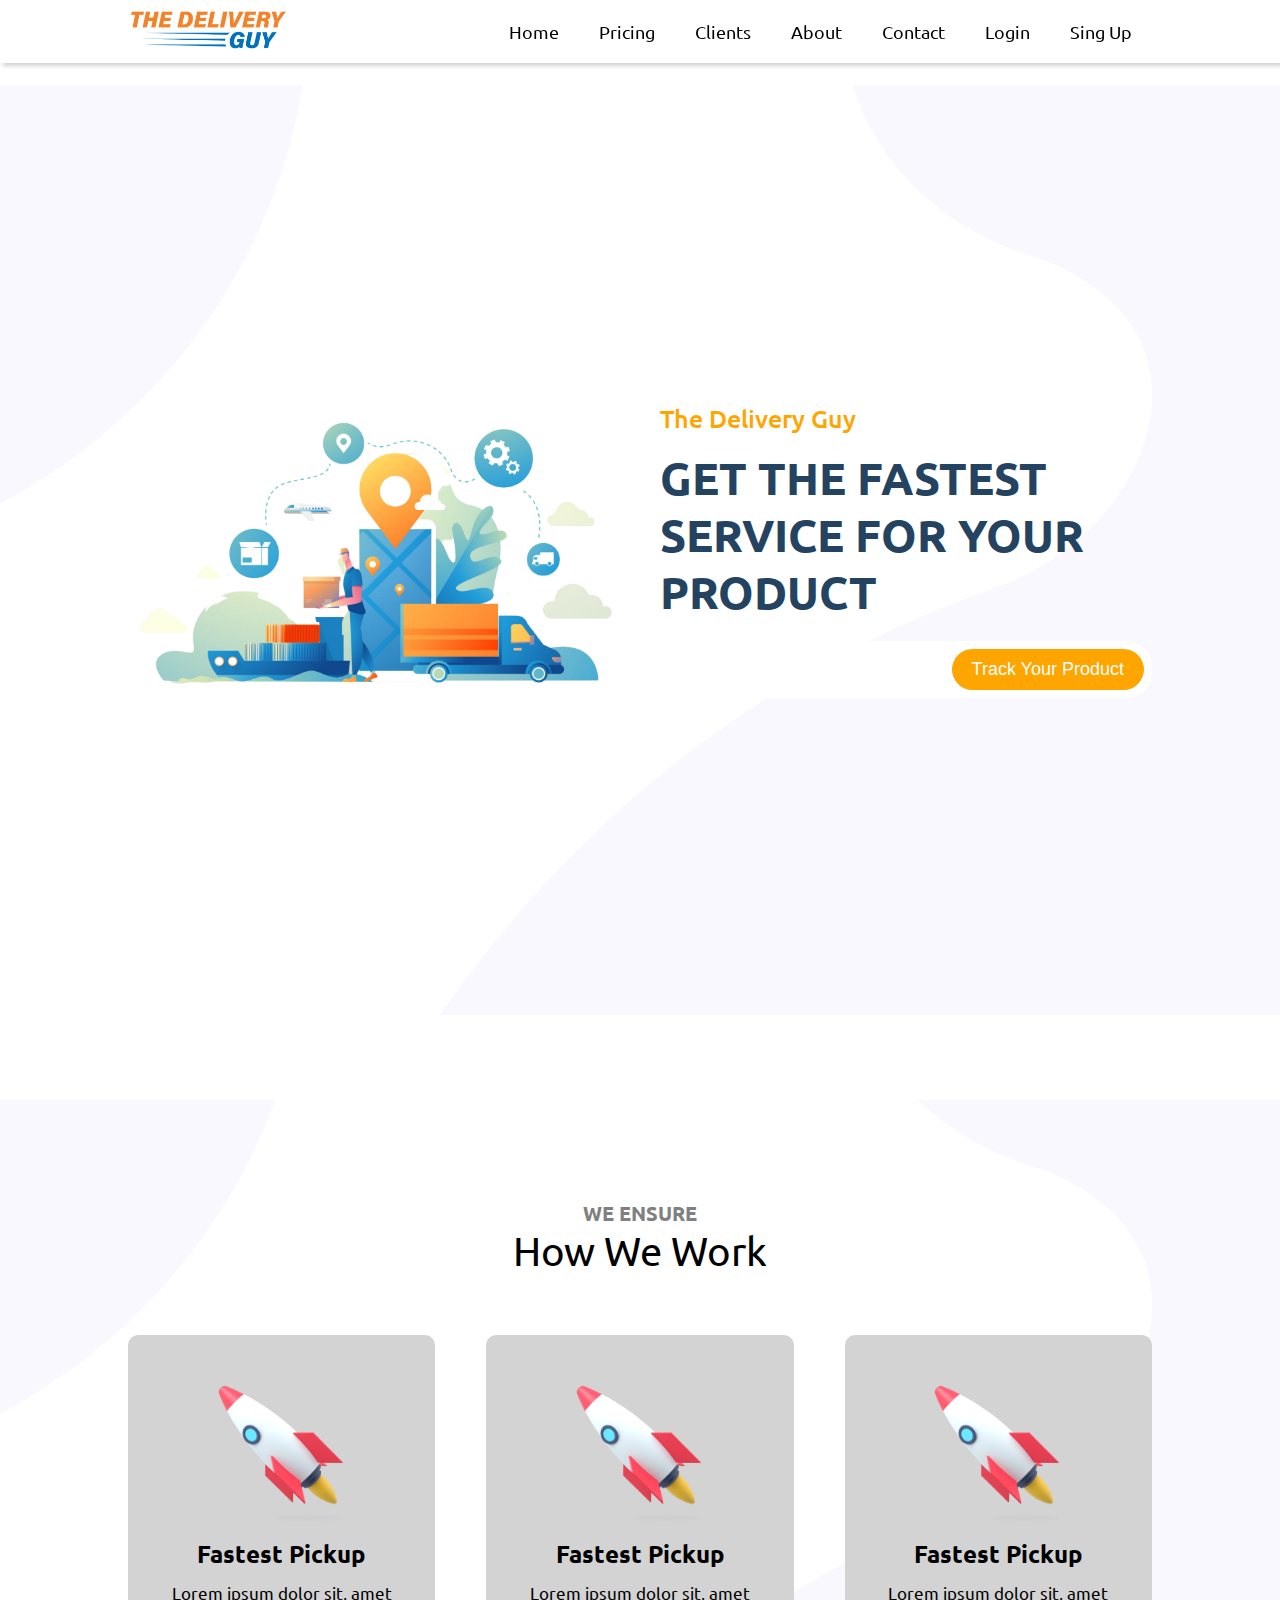
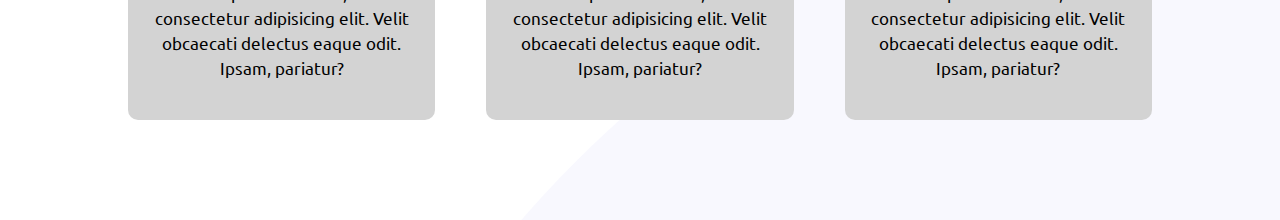
==== index.html @ 35202c2b "service section added" ====
<!DOCTYPE html>
<html lang="en">
<head>
    <meta charset="UTF-8">
    <meta http-equiv="X-UA-Compatible" content="IE=edge">
    <meta name="viewport" content="width=device-width, initial-scale=1.0">
    <title>The Delivery Guy</title>
    <!-- google fonts -->
    <link href="https://fonts.googleapis.com/css2?family=Ubuntu:wght@400;500&display=swap" rel="stylesheet">
    <!-- fontawesome -->
    <link rel="stylesheet" href="./css/all.min.css">
    <!-- style css -->
    <link rel="stylesheet" href="./css/style.css">
    <!-- responsive css -->
    <link rel="stylesheet" href="./css/responsive.css">
</head>
<body>
    <header>
        <nav class="navbar">
            <div class="logo">
                <img src="./img/logo_written.png" alt="">
            </div>
            <ul class="nav_links">
                <li><a href="#home">Home</a></li>
                <li><a href="#pricing">Pricing</a></li>
                <li><a href="#clients">Clients</a></li>
                <li><a href="#about">About</a></li>
                <li><a href="#contact">Contact</a></li>
                <li><a href="#login">Login</a></li>
                <li><a href="#singup">Sing Up</a></li>
            </ul>
        </nav>

        <div class="menubar">
            <i class="fas fa-bars"></i>
        </div>
    </header>
    <section id="home">
        <div class="inner_home">
            <div class="child_home">
                <img src="./img/hero1.png" alt="">
            </div>
            <div class="child_home">
                <h3>The Delivery Guy</h3>
                <h1>GET THE FASTEST SERVICE FOR YOUR PRODUCT</h1>
                <div class="product_search">
                    <input type="text" name="product " id="">
                    <input type="submit" value="Track Your Product">
                </div>
            </div>
        </div>
    </section>
    <section id="service">
        <div class="section_title">
            <p>WE ENSURE</p>
            <h2>How We Work</h2>
        </div>
        <div class="inner_service">
           <div class="child_service">
               <div class="service_icon">
                   <img src="./img/Rocket_perspective_matte_s.png" alt="">
               </div>
               <h2>Fastest Pickup</h2>
               <p>Lorem ipsum dolor sit, amet consectetur adipisicing elit. Velit obcaecati delectus eaque odit. Ipsam, pariatur?</p>
           </div>
           <div class="child_service">
                <div class="service_icon">
                    <img src="./img/Rocket_perspective_matte_s.png" alt="">
                </div>
                <h2>Fastest Pickup</h2>
                <p>Lorem ipsum dolor sit, amet consectetur adipisicing elit. Velit obcaecati delectus eaque odit. Ipsam, pariatur?</p>
           </div> 
           <div class="child_service">
                <div class="service_icon">
                    <img src="./img/Rocket_perspective_matte_s.png" alt="">
                </div>
                <h2>Fastest Pickup</h2>
                <p>Lorem ipsum dolor sit, amet consectetur adipisicing elit. Velit obcaecati delectus eaque odit. Ipsam, pariatur?</p>
           </div>  
        </div>
    </section>

    <!-- js -->
    <script src="js/main.js"></script>
</body>
</html>
---- css/style.css ----
*{
    margin: 0;
    padding: 0;
    text-decoration: none;
    list-style: none;
    box-sizing: border-box;
}

body{
    font-family: 'Ubuntu', sans-serif;
    font-size: 16px;
}

img{
    width: 100%;
}

section{
    padding: 100px 0;
}


/* =============================================
-----------Header section-----------------------
================================================ */

header{
    background: white;
    box-shadow: 3px 3px 4px lightgray;
    position: fixed;
    width: 100%;

}

.menubar{
    display: none;
}

.navbar{
    display: flex;
    width: 80%;
    margin: 0 auto;
    justify-content: space-between;
    padding: 10px 0px;
    align-items: center;
}

.logo{
    width: 160px;
}

.nav_links{
    display: flex;
    align-items: center;
    justify-content: space-between;
    text-align: right
}

.nav_links li a{
    padding: 10px 20px;
    font-size: 18px;
    margin: 0;
    color: black;
    transition: .3s;
    border-radius: 25px;
}

.nav_links li a:hover{
    background: orange;
    color: #fff;
}


/* =============================================
-----------Home section-----------------------
================================================ */

#home{
    background: url(../img/home-bg.png) no-repeat center;
}

.inner_home{
    display: flex;
    width: 80%;
    margin: 0 auto;
    justify-content: space-between;
    align-items: center;
    height: 100vh;
    flex-wrap: wrap;
    
}

.child_home{
    flex-basis: 48%;
}


.child_home h3{
    font-size: 25px;
    font-weight: 500;
    color: orange;
    margin-bottom: 15px;

}

.child_home h1{
    font-size: 45px;
    color: #244361;
    margin-bottom: 20px
}

.product_search{
    padding: 8px;
    display: flex;
    border-radius: 25px;
    justify-content: space-between;
    background: #fff;
}

.product_search input[type="text"]{
    width: 100%;
    padding: 10px;
    outline: none;
    border: none;
    border-radius: 25px 0px 0px 25px;
    font-size: 18px;
}

.product_search input[type="submit"]{
    background: orange;
    padding: 10px 20px;
    border-radius: 25px;
    color: #fff;
    font-size: 18px;
    outline: none;
    border: none;
}


/* =============================================
-----------service section-----------------------
================================================ */

#service{
    background: url(../img/home-bg.png) center; 
}

.section_title{
    text-align: center;
    margin-bottom: 60px;
}

.section_title p{
    font-size: 20px;
    font-weight: 600;
    color: gray;
}

.section_title h2{
    font-size: 40px;
    font-weight: 400;
}

.inner_service{
    display: flex;
    flex-wrap: wrap;
    width: 80%;
    margin: 0 auto;
    text-align: center;
    justify-content: space-between;
}

.child_service{
    flex-basis: 30%;
    background: lightgray;
    padding: 40px 20px;
    border-radius: 10px;
    transition: .3s;
}


.child_service:hover{
    transform: scale(1.03);
}

.child_service .service_icon{
    width: 150px;
    margin: 0 auto;
}

.child_service h2{
    margin: 10px 0px;
}

.child_service p{
    font-size: 17px;
    line-height: 25px;
}
---- css/responsive.css ----
@media  screen and (max-width: 770px){
    .nav_links{
        display: flex;
        flex-direction: column;
        width: 100%;
        position: absolute;
        left: 0;
        top: 65px;
        align-items: flex-start;
        transition: 0;
        background: #fff;
    }

    .logo{
        width: 140px;
    }

    .nav_links li{
        width: 100%;
    }

    .nav_links li a{
        display: block;
        width: 100%;
        text-align: left; 
        border-radius: 0;
    } 

    .nav_links li a:hover{
        background: orange;
    }

    .menubar{
        position: absolute;
        right: 10%;
        top: 25%;
        font-size: 20px;
        display: block;
    }

    /* =============================================
    -----------Home section-----------------------
    ================================================ */

    .child_home{
        flex-basis: 100%;
        margin: 40px 0;
    }
    .inner_home{
        align-content: center;
    }

    .child_home h3{
        font-size: 20px;
    }

    .child_home h1{
        font-size: 25px;
    }
    .product_search input[type="submit"]{
        width: 180px
    }

    /* =============================================
    -----------service section-----------------------
    ================================================ */

    .child_service{
        flex-basis: 100%;
        margin-bottom: 30px;
    }



}
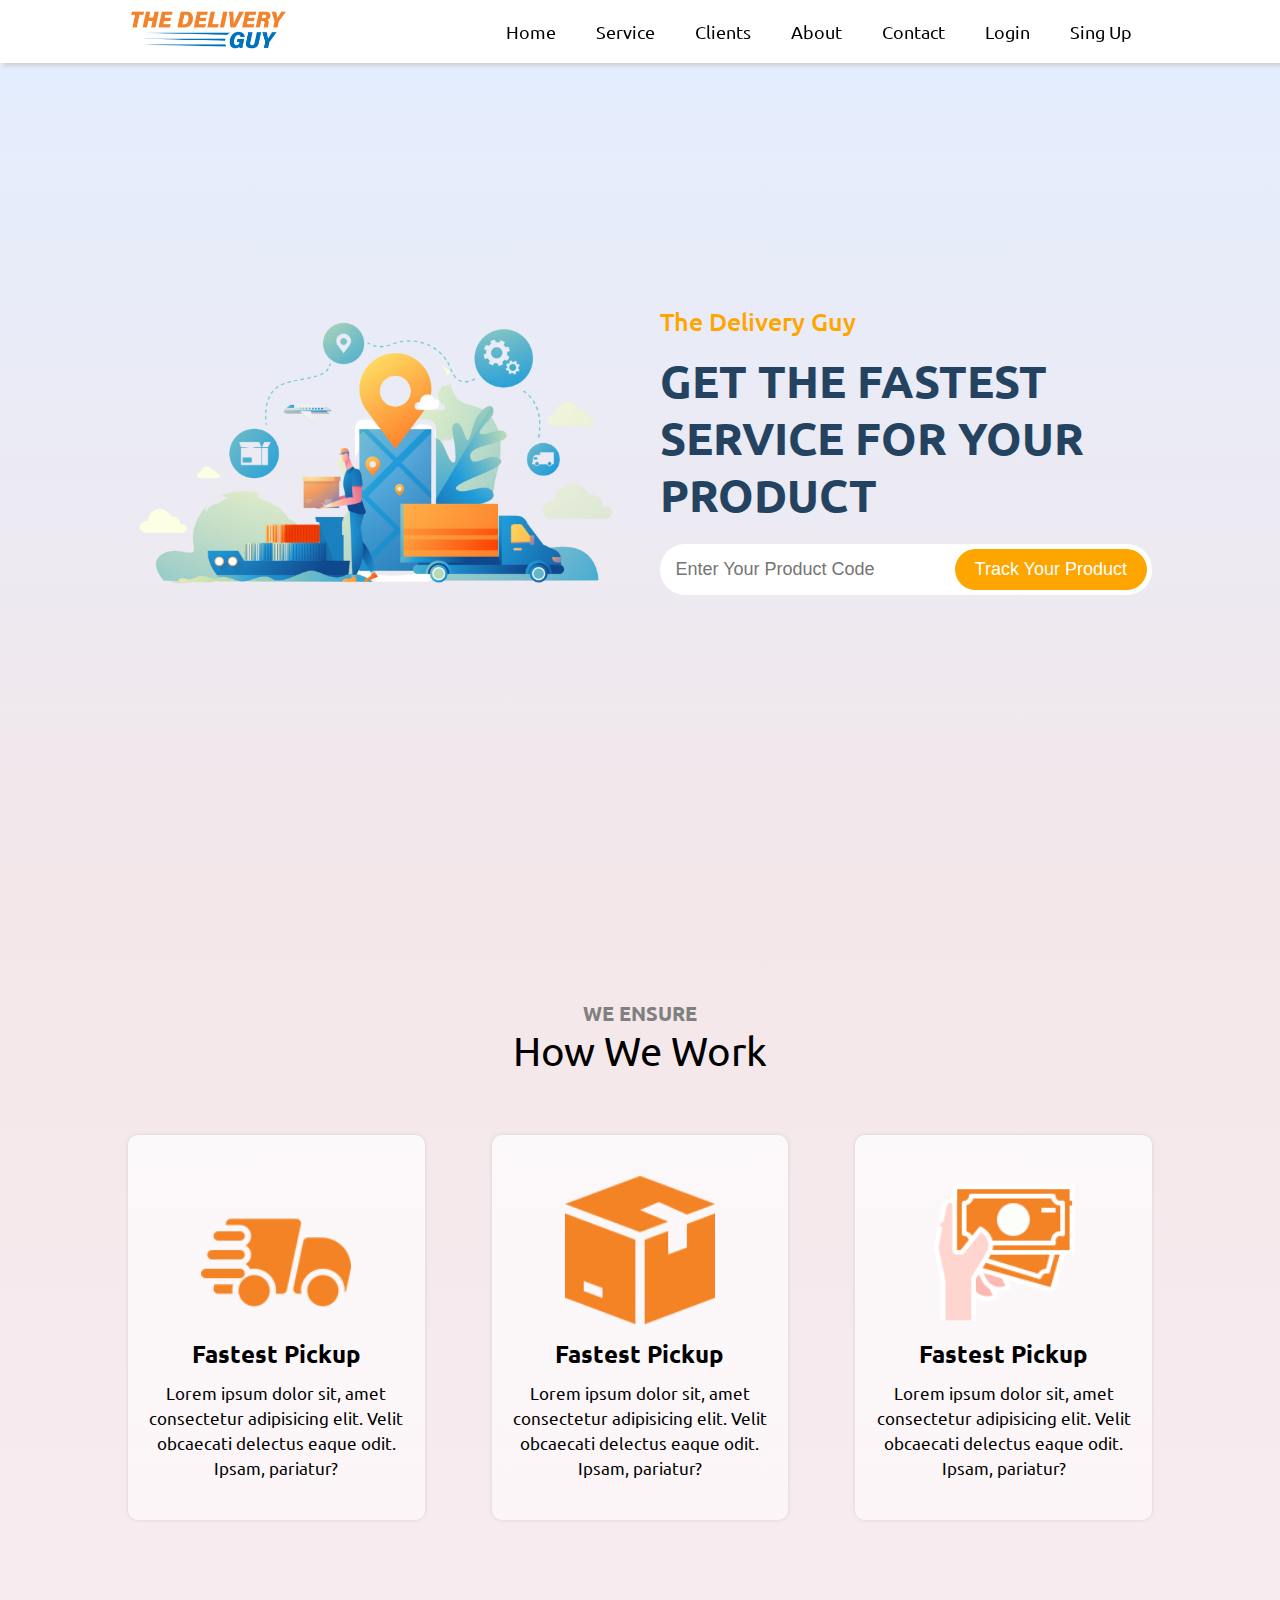
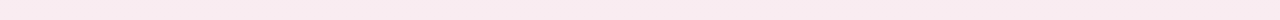
==== commit 18bc1d9f: "solve hover problem on service section" ====
--- a/index.html
+++ b/index.html
@@ -22,7 +22,7 @@
             </div>
             <ul class="nav_links">
                 <li><a href="#home">Home</a></li>
-                <li><a href="#pricing">Pricing</a></li>
+                <li><a href="#service">Service</a></li>
                 <li><a href="#clients">Clients</a></li>
                 <li><a href="#about">About</a></li>
                 <li><a href="#contact">Contact</a></li>
@@ -44,7 +44,7 @@
                 <h3>The Delivery Guy</h3>
                 <h1>GET THE FASTEST SERVICE FOR YOUR PRODUCT</h1>
                 <div class="product_search">
-                    <input type="text" name="product " id="">
+                    <input placeholder="Enter Your Product Code" type="text" name="product " id="">
                     <input type="submit" value="Track Your Product">
                 </div>
             </div>
@@ -58,21 +58,21 @@
         <div class="inner_service">
            <div class="child_service">
                <div class="service_icon">
-                   <img src="./img/Rocket_perspective_matte_s.png" alt="">
+                   <img src="./img/fast.png" alt="">
                </div>
                <h2>Fastest Pickup</h2>
                <p>Lorem ipsum dolor sit, amet consectetur adipisicing elit. Velit obcaecati delectus eaque odit. Ipsam, pariatur?</p>
            </div>
            <div class="child_service">
                 <div class="service_icon">
-                    <img src="./img/Rocket_perspective_matte_s.png" alt="">
+                    <img src="./img/box.png" alt="">
                 </div>
                 <h2>Fastest Pickup</h2>
                 <p>Lorem ipsum dolor sit, amet consectetur adipisicing elit. Velit obcaecati delectus eaque odit. Ipsam, pariatur?</p>
            </div> 
            <div class="child_service">
                 <div class="service_icon">
-                    <img src="./img/Rocket_perspective_matte_s.png" alt="">
+                    <img src="./img/payment _new.png" alt="">
                 </div>
                 <h2>Fastest Pickup</h2>
                 <p>Lorem ipsum dolor sit, amet consectetur adipisicing elit. Velit obcaecati delectus eaque odit. Ipsam, pariatur?</p>
--- a/css/style.css
+++ b/css/style.css
@@ -1,3 +1,7 @@
+html{
+    scroll-behavior: smooth;
+}
+
 *{
     margin: 0;
     padding: 0;
@@ -29,11 +33,13 @@
     box-shadow: 3px 3px 4px lightgray;
     position: fixed;
     width: 100%;
+    z-index: 5;
 
 }
 
 .menubar{
     display: none;
+    
 }
 
 .navbar{
@@ -53,7 +59,7 @@
     display: flex;
     align-items: center;
     justify-content: space-between;
-    text-align: right
+    text-align: right;
 }
 
 .nav_links li a{
@@ -76,7 +82,9 @@
 ================================================ */
 
 #home{
-    background: url(../img/home-bg.png) no-repeat center;
+    /* background: url(../img/home-bg.png) no-repeat center; */
+    background-image: linear-gradient(to top, #f3e7e9 0%, #e3eeff 99%, #F9ECF1 100%);
+    padding: 0px;
 }
 
 .inner_home{
@@ -110,7 +118,7 @@
 }
 
 .product_search{
-    padding: 8px;
+    padding: 5px 5px;
     display: flex;
     border-radius: 25px;
     justify-content: space-between;
@@ -134,6 +142,13 @@
     font-size: 18px;
     outline: none;
     border: none;
+    cursor: pointer;
+
+}
+
+.product_search input[type="submit"]:hover{
+    background: lightseagreen;
+
 }
 
 
@@ -142,7 +157,8 @@
 ================================================ */
 
 #service{
-    background: url(../img/home-bg.png) center; 
+    /* background: url(../img/home-bg.png) center;  */
+    background-image: linear-gradient(to top, #F9ECF1 0%, #F3e7e9 100%);
 }
 
 .section_title{
@@ -171,16 +187,20 @@
 }
 
 .child_service{
-    flex-basis: 30%;
-    background: lightgray;
+    flex-basis: 29%;
+    background: linear-gradient(rgba(255, 255, 255, 0.719), rgba(255, 255, 255, 0.514));
     padding: 40px 20px;
     border-radius: 10px;
     transition: .3s;
-}
+    box-shadow: 0px 0px 4px 0px lightgray;
+}
+
+
 
 
 .child_service:hover{
     transform: scale(1.03);
+    box-shadow: 0px 0px 8px 0px lightgray;
 }
 
 .child_service .service_icon{
--- a/css/responsive.css
+++ b/css/responsive.css
@@ -33,9 +33,14 @@
     .menubar{
         position: absolute;
         right: 10%;
-        top: 25%;
+        top: 19%;
         font-size: 20px;
         display: block;
+        cursor: pointer;
+        padding: 5px 10px;
+        border: 1px solid lightgray;
+        border-radius: 2px;
+
     }
 
     /* =============================================
@@ -61,6 +66,7 @@
         width: 180px
     }
 
+
     /* =============================================
     -----------service section-----------------------
     ================================================ */
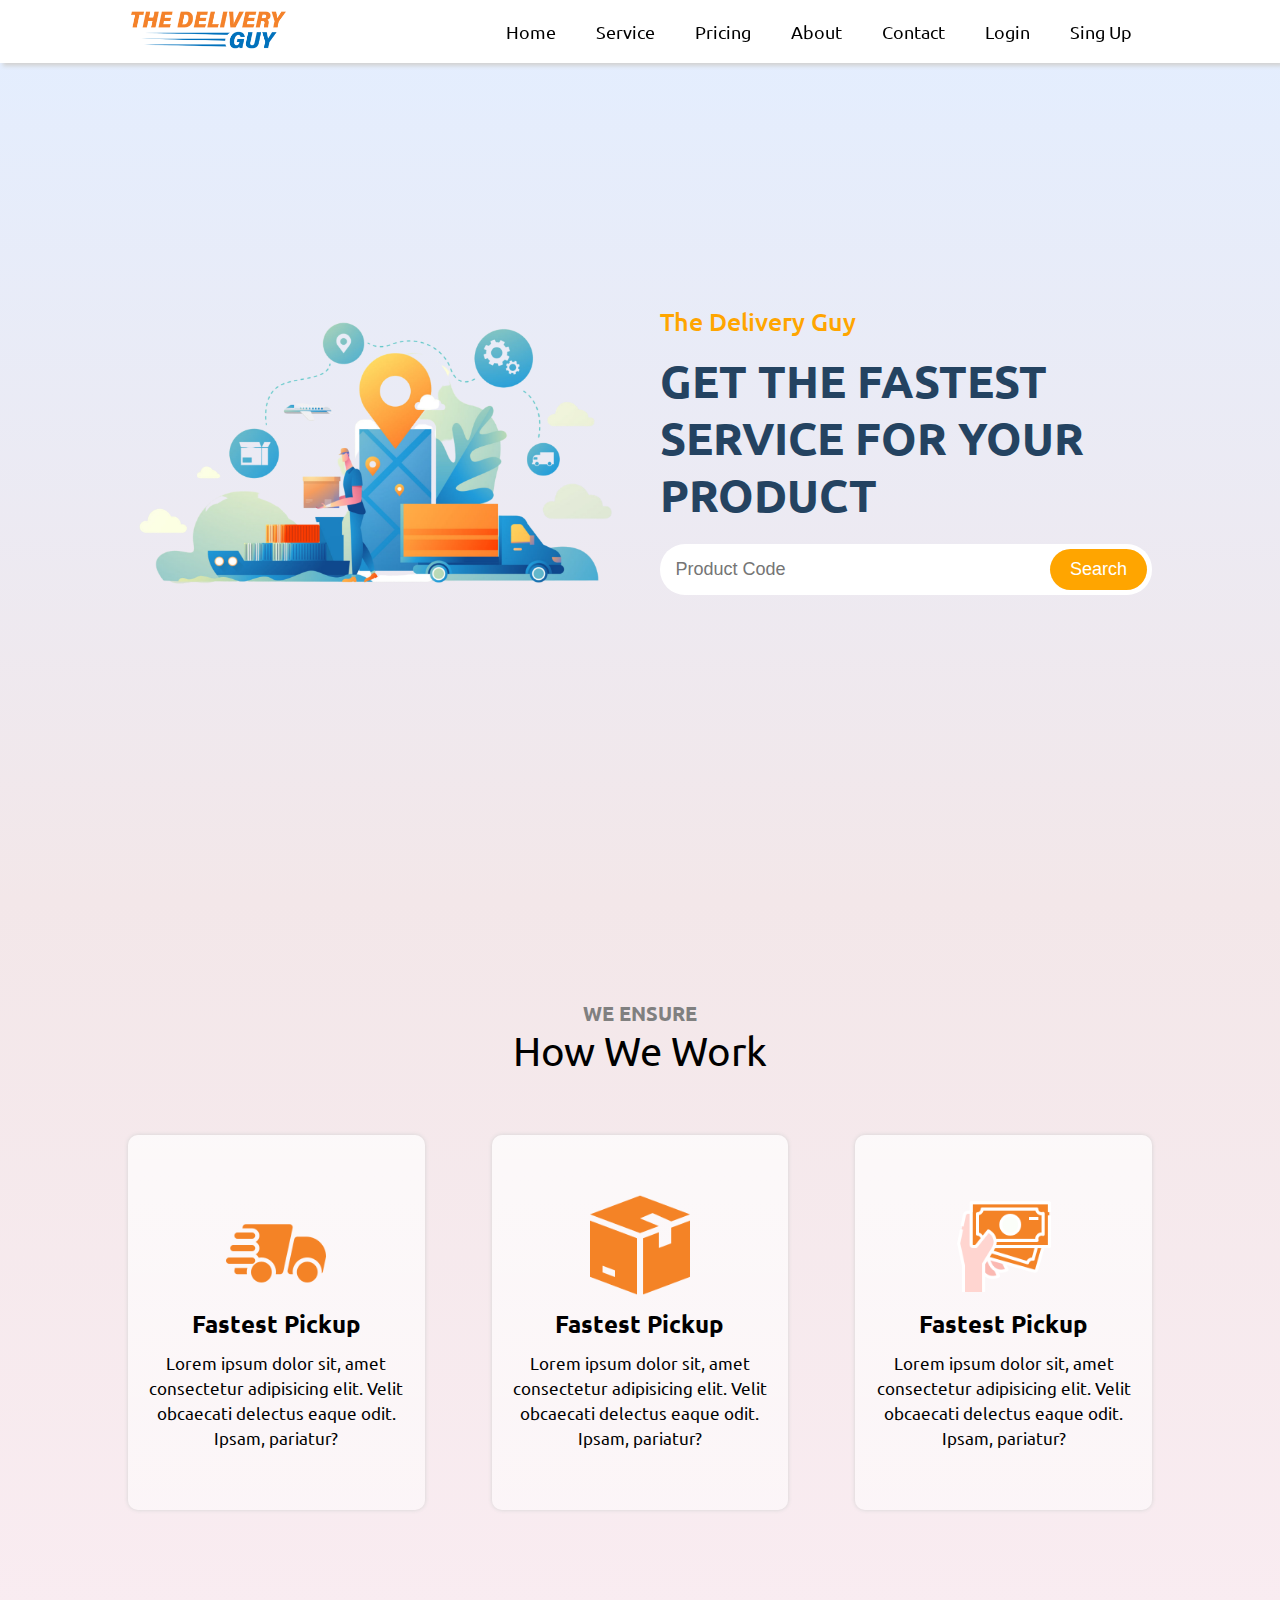
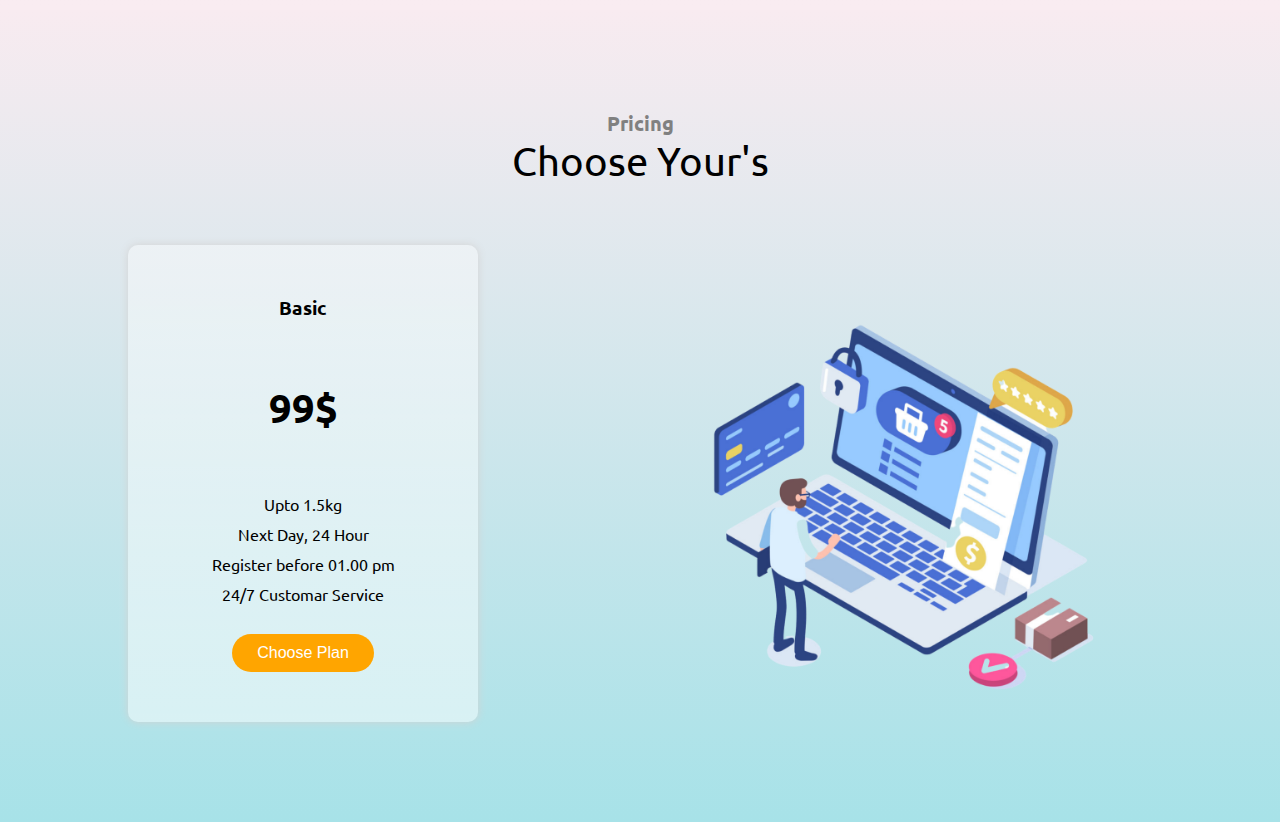
==== commit 2eb19b81: "hover added on pricing card" ====
--- a/index.html
+++ b/index.html
@@ -23,7 +23,7 @@
             <ul class="nav_links">
                 <li><a href="#home">Home</a></li>
                 <li><a href="#service">Service</a></li>
-                <li><a href="#clients">Clients</a></li>
+                <li><a href="#pricing">Pricing</a></li>
                 <li><a href="#about">About</a></li>
                 <li><a href="#contact">Contact</a></li>
                 <li><a href="#login">Login</a></li>
@@ -44,8 +44,8 @@
                 <h3>The Delivery Guy</h3>
                 <h1>GET THE FASTEST SERVICE FOR YOUR PRODUCT</h1>
                 <div class="product_search">
-                    <input placeholder="Enter Your Product Code" type="text" name="product " id="">
-                    <input type="submit" value="Track Your Product">
+                    <input placeholder="Product Code" type="text" name="product " id="">
+                    <input type="submit" value="Search">
                 </div>
             </div>
         </div>
@@ -79,6 +79,30 @@
            </div>  
         </div>
     </section>
+    <section id="pricing">
+        <div class="section_title">
+            <p>Pricing</p>
+            <h2>Choose Your's</h2>
+        </div>
+        <div class="inner_pricing">
+            <div class="child_pricing">
+                <div class="pricing_card">
+                    <h3>Basic</h3>
+                    <h1>99$</h1>
+                    <ul>
+                        <li>Upto 1.5kg</li>
+                        <li>Next Day, 24 Hour</li>
+                        <li>Register before 01.00 pm</li>
+                        <li>24/7 Customar Service</li>
+                    </ul>
+                    <button class="price_btn">Choose Plan</button>
+                </div>
+            </div>
+            <div class="child_pricing">
+                <img src="./img/pricing.png" alt="">
+            </div>
+        </div>
+    </section>
 
     <!-- js -->
     <script src="js/main.js"></script>
--- a/css/style.css
+++ b/css/style.css
@@ -189,7 +189,7 @@
 .child_service{
     flex-basis: 29%;
     background: linear-gradient(rgba(255, 255, 255, 0.719), rgba(255, 255, 255, 0.514));
-    padding: 40px 20px;
+    padding: 60px 20px;
     border-radius: 10px;
     transition: .3s;
     box-shadow: 0px 0px 4px 0px lightgray;
@@ -204,7 +204,7 @@
 }
 
 .child_service .service_icon{
-    width: 150px;
+    width: 100px;
     margin: 0 auto;
 }
 
@@ -215,4 +215,67 @@
 .child_service p{
     font-size: 17px;
     line-height: 25px;
+}
+
+
+/* =============================================
+-----------pricing section-----------------------
+================================================ */
+
+
+#pricing{
+    background-image: linear-gradient(to top, #A7E2E8 0%, #F8ebf0 100%);
+}
+
+.inner_pricing{
+    display: flex;
+    flex-wrap: wrap;
+    width: 80%;
+    margin: 0 auto;
+    justify-content: space-between;
+    align-items: center;
+}
+
+.child_pricing{
+    flex-basis: 45%;
+}
+
+.pricing_card{
+    background: linear-gradient(rgba(255, 255, 255, 0.4), rgba(255, 255, 255, 0.5));
+    width: 350px;
+    text-align: center;
+    padding: 50px 20px;
+    border-radius: 10px;
+    box-shadow: 0px 0px 8px 0px lightgray;
+    transition: .3s;
+}
+
+.pricing_card:hover{
+    transform: scale(1.03);
+}
+
+.pricing_card h1{
+    font-size: 40px;
+    margin: 60px 0px;
+}
+
+.pricing_card ul{
+    margin: 30px 0px;
+}
+
+.pricing_card ul li{
+    margin: 10px 0px;
+}
+
+.price_btn{
+    background: orange;
+    padding: 10px 25px;
+    border: none;
+    font-size: 16px;
+    color: #fff;
+    border-radius: 25px
+}
+
+.price_btn:hover{
+    background: lightseagreen;
 }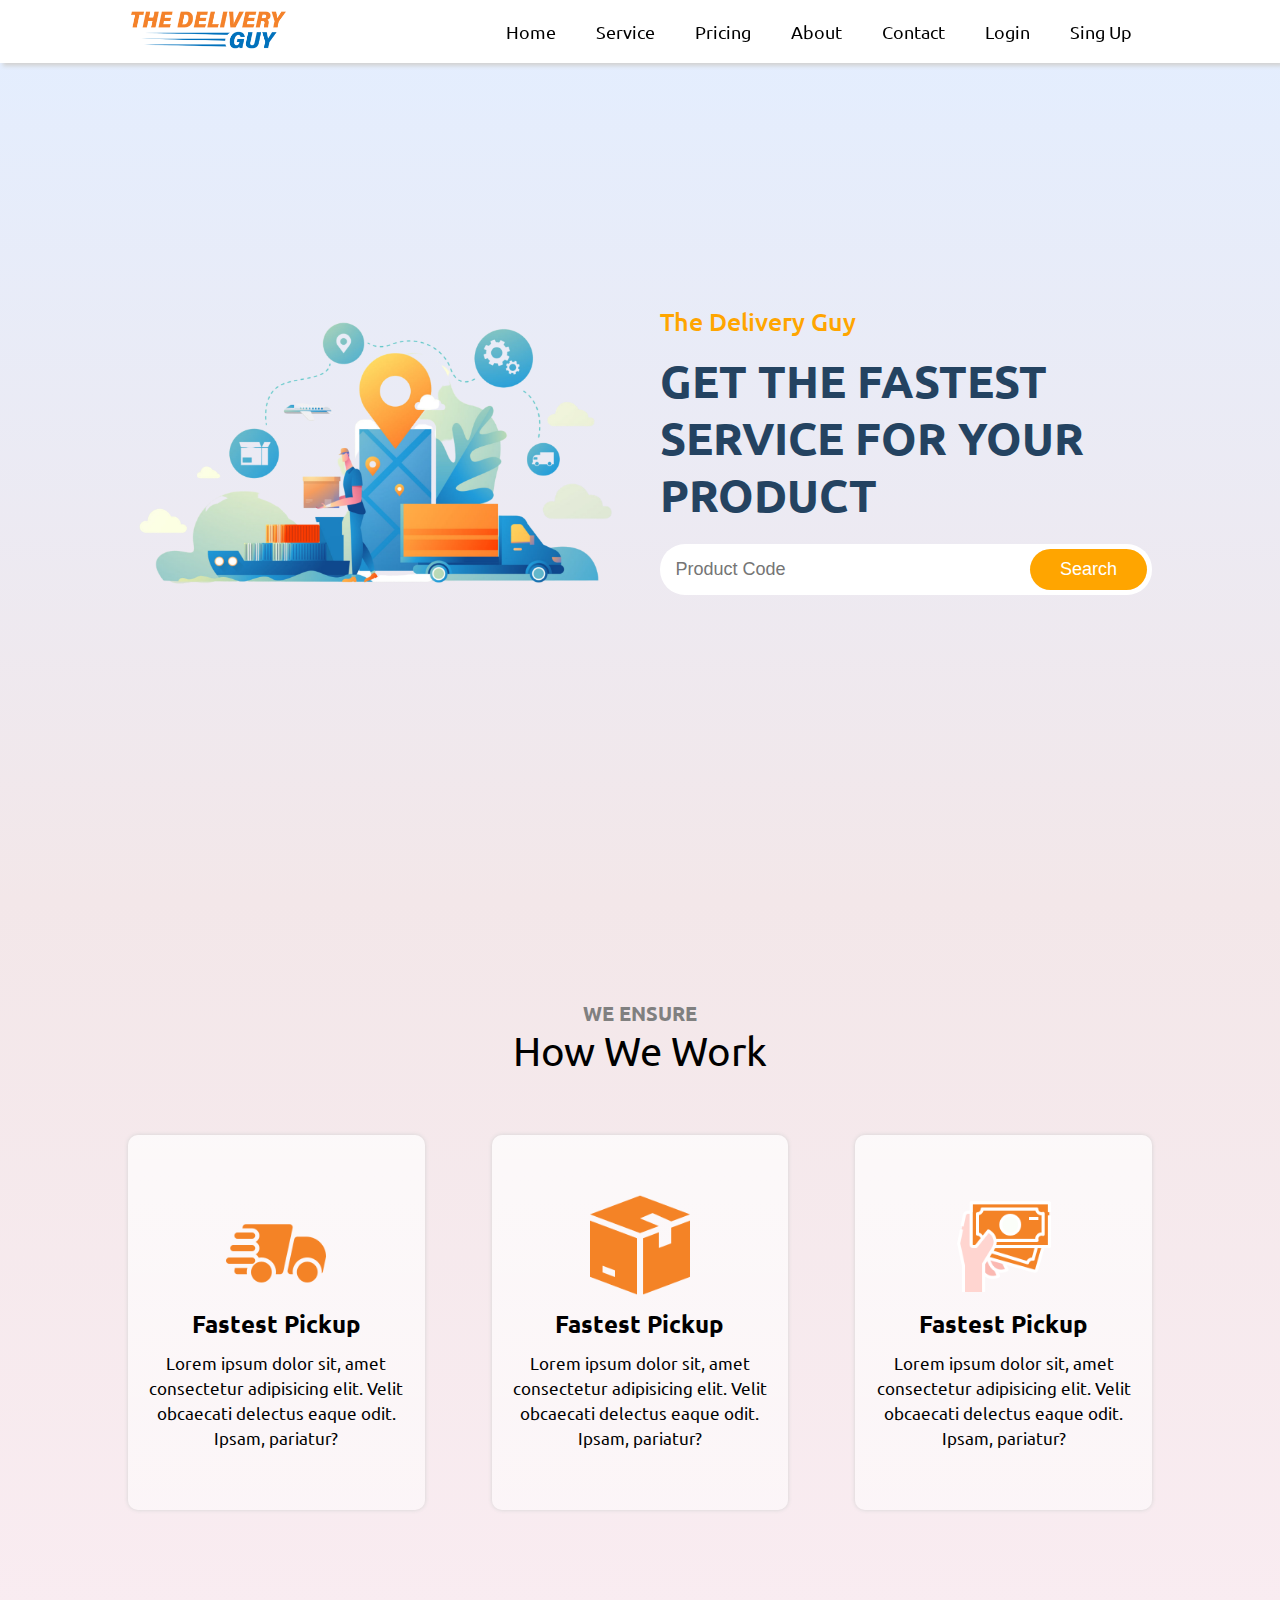
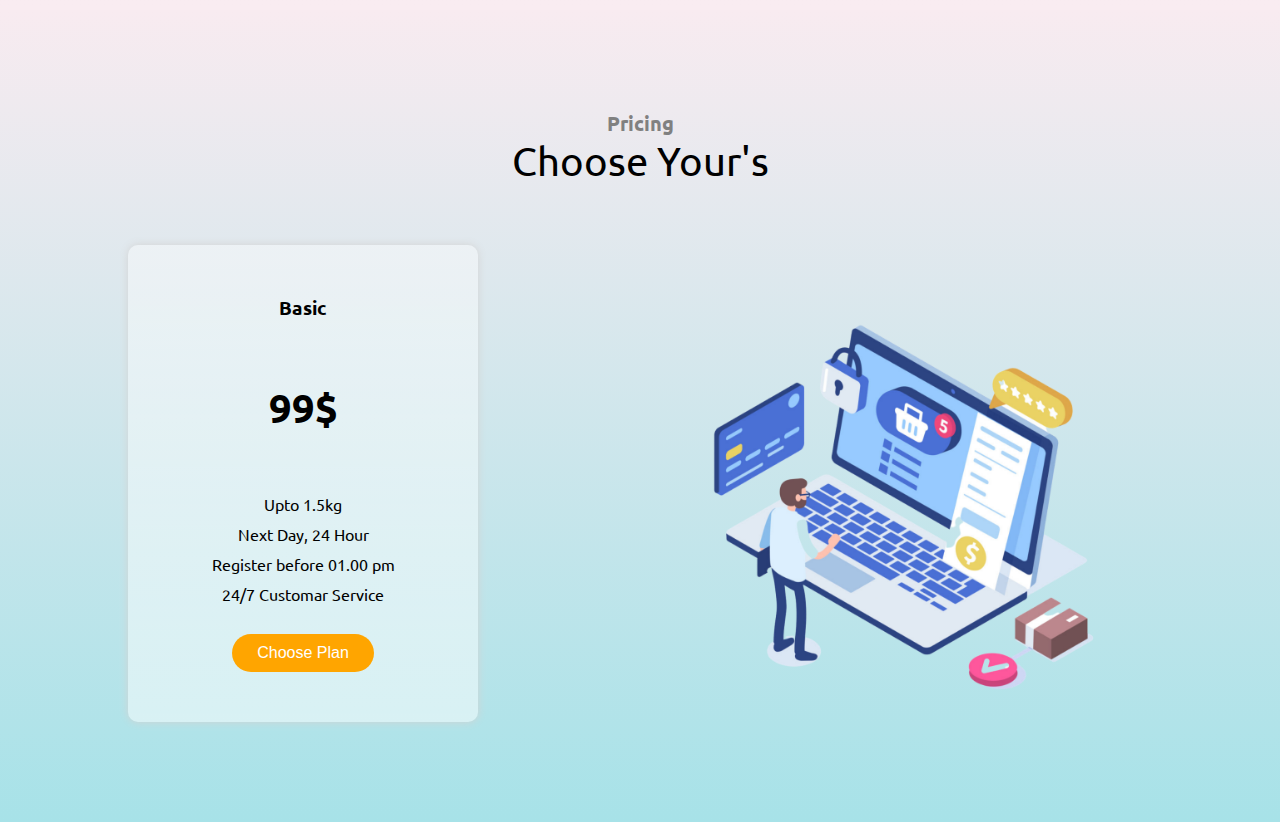
==== commit 5ba3500c: "login page added" ====
--- a/index.html
+++ b/index.html
@@ -26,7 +26,7 @@
                 <li><a href="#pricing">Pricing</a></li>
                 <li><a href="#about">About</a></li>
                 <li><a href="#contact">Contact</a></li>
-                <li><a href="#login">Login</a></li>
+                <li><a href="./pages/login.html">Login</a></li>
                 <li><a href="#singup">Sing Up</a></li>
             </ul>
         </nav>
--- a/css/style.css
+++ b/css/style.css
@@ -136,7 +136,7 @@
 
 .product_search input[type="submit"]{
     background: orange;
-    padding: 10px 20px;
+    padding: 10px 30px;
     border-radius: 25px;
     color: #fff;
     font-size: 18px;
@@ -278,4 +278,77 @@
 
 .price_btn:hover{
     background: lightseagreen;
+}
+
+
+
+/* =============================================
+-----------login Page-----------------------
+================================================ */
+
+.login_area{
+    padding: 0;
+    height: 100vh;
+    display: flex;
+    align-items: center;
+    justify-content: center;
+    background: linear-gradient(120deg, #e0c3fc 0%, #8ec5fc 100%);
+}
+
+.inner_login{
+    display: flex;
+    flex-wrap: wrap;
+    width: 80%;
+    margin: 0 auto;
+    justify-content: space-between;
+    align-items: center;
+
+}
+
+.child_login{
+    flex-basis: 47%;
+    text-align: center;
+}
+
+.login_box form{
+    display: flex;
+    flex-direction: column;
+    margin: 20px 0px;
+    align-items: center;
+}
+
+.login_box{
+    background: rgba(255, 255, 255, 0.699);
+    padding: 50px 25px;
+    border-radius: 10px;
+    box-shadow: 0px 0px 15px 1px rgba(0, 0, 0, 0.24);
+}
+
+.login_box h3{
+    font-size: 25px;
+}
+
+.login_box input{
+    margin-bottom: 20px;
+    padding: 15px 15px;
+    background: rgba(197, 197, 197, 0.2);
+    border: none;
+    font-size: 18px;
+    border-radius: 25px;
+    width: 100%;
+}
+
+.login_box input[type="submit"] {
+    background: orange;
+    width: 160px;
+    padding: 10px 15px;
+    
+}
+
+.login_box input[type="submit"]:hover{
+    background: lightseagreen;
+}
+
+.forget_pass a{
+    color: rgba(5, 168, 106, 0.795)
 }--- a/css/responsive.css
+++ b/css/responsive.css
@@ -17,6 +17,7 @@
 
     .nav_links li{
         width: 100%;
+        padding: 0 20px;
     }
 
     .nav_links li a{
@@ -76,6 +77,31 @@
         margin-bottom: 30px;
     }
 
+    /* =============================================
+    -----------Home section-----------------------
+    ================================================ */
+
+    .child_pricing{
+        flex-basis: 100%;
+    }
+
+    .pricing_card{
+        margin: 0 auto;
+        width: 250px;
+        padding: 20px 20px;
+    }
+
+    /* =============================================
+    -----------login page----------------------
+    ================================================ */
+    .child_login{
+        flex-basis: 100%;
+    }
+
+    .child_login img{
+        display: none;
+    }
+
 
 
 }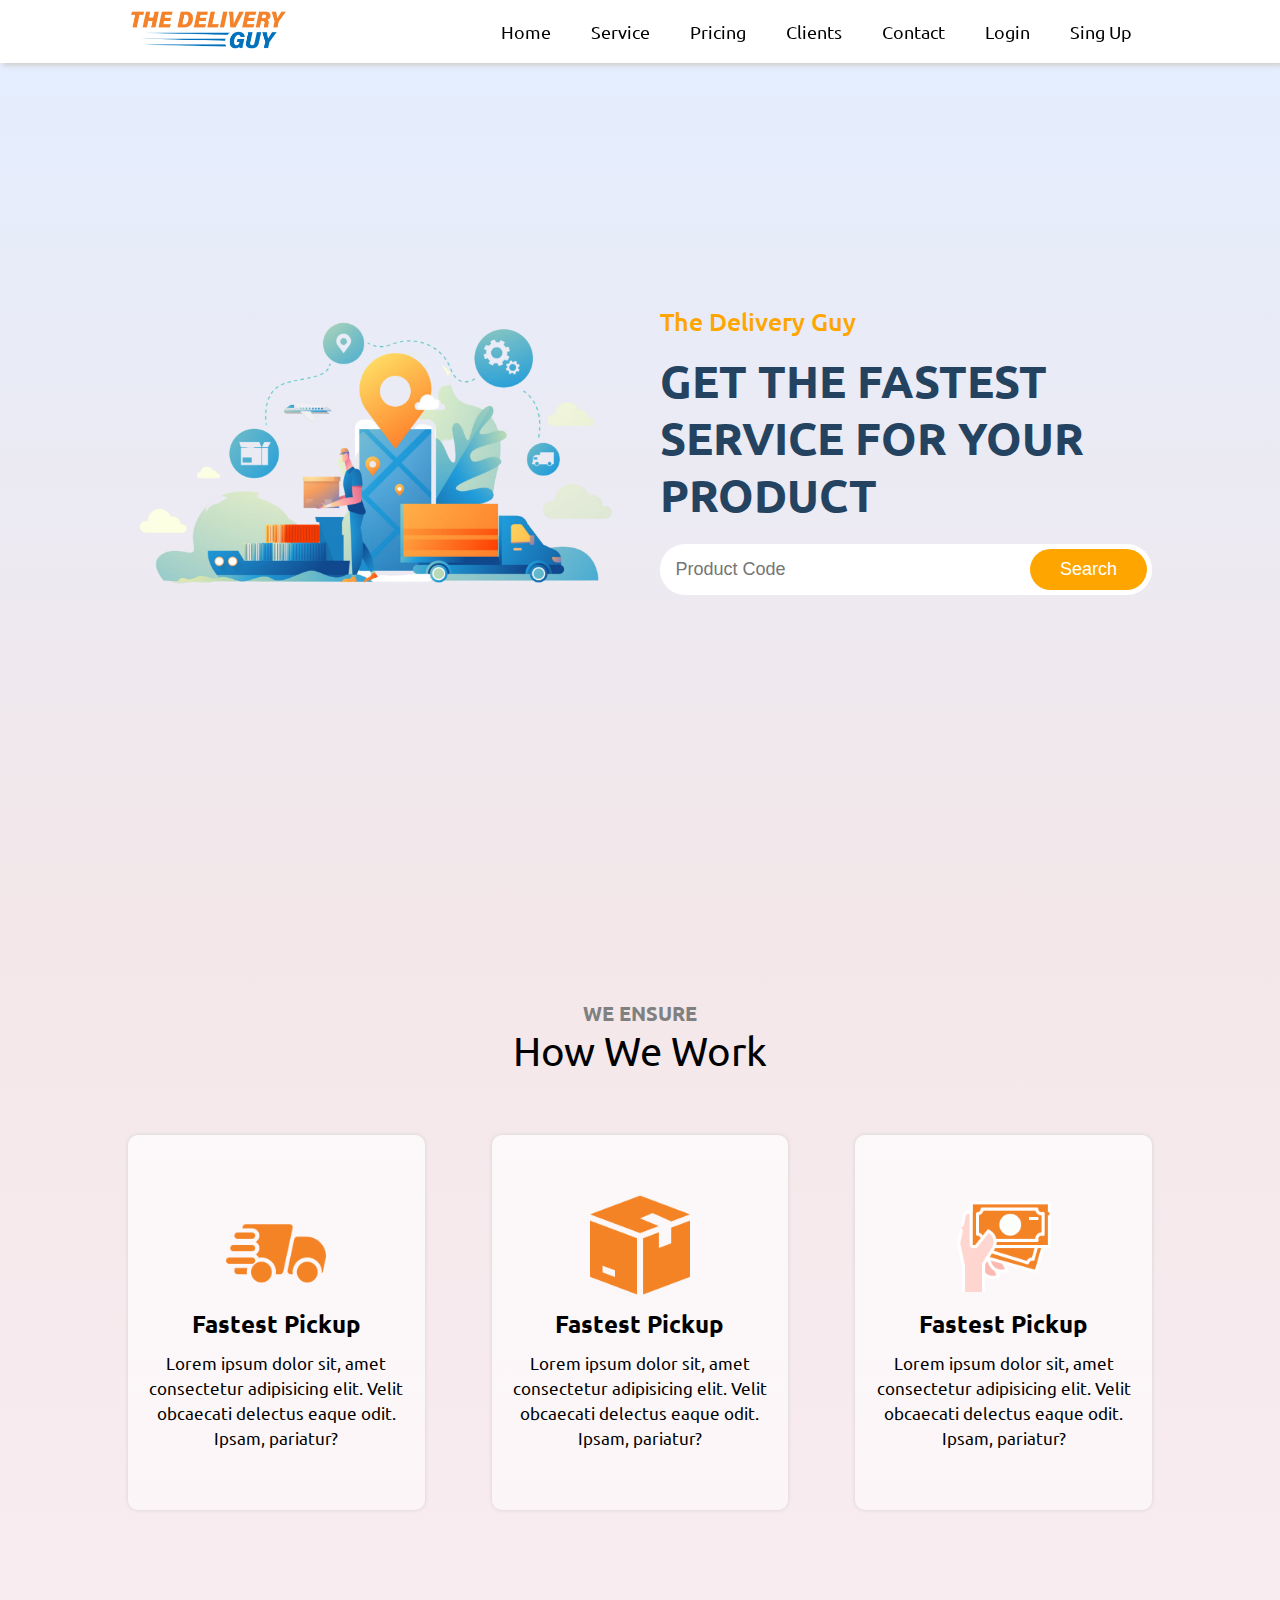
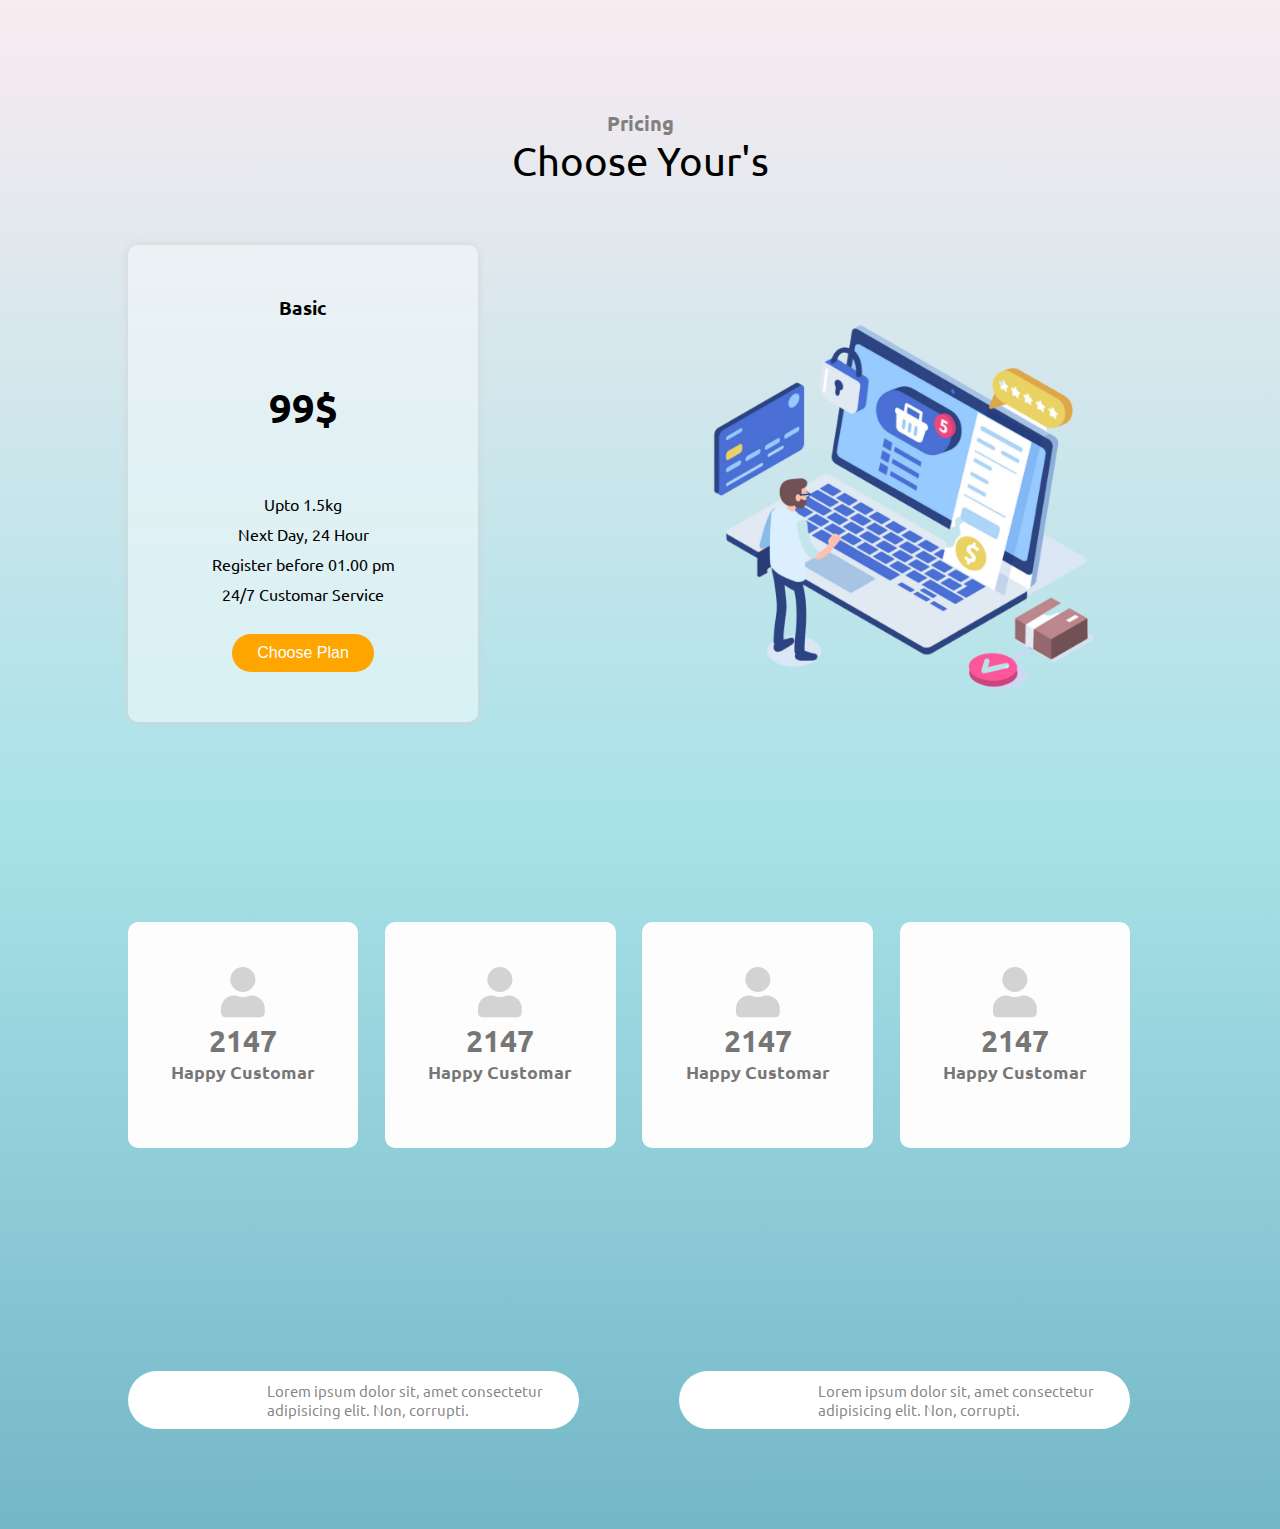
==== commit e766d7c8: "client section added" ====
--- a/index.html
+++ b/index.html
@@ -24,10 +24,10 @@
                 <li><a href="#home">Home</a></li>
                 <li><a href="#service">Service</a></li>
                 <li><a href="#pricing">Pricing</a></li>
-                <li><a href="#about">About</a></li>
+                <li><a href="#clients">Clients</a></li>
                 <li><a href="#contact">Contact</a></li>
                 <li><a href="./pages/login.html">Login</a></li>
-                <li><a href="#singup">Sing Up</a></li>
+                <li><a href="./pages/signup.html">Sing Up</a></li>
             </ul>
         </nav>
 
@@ -103,6 +103,71 @@
             </div>
         </div>
     </section>
+    <section id="clients">
+        <div class="inner_client">
+            <div class="child_client registered_clients">
+                <div class="client_item">
+                    <div class="item_icon">
+                        <i class="fas fa-user"></i>
+                    </div>
+                    <h2>2147</h2>
+                    <p>Happy Customar</p>
+                </div>
+                <div class="client_item">
+                    <div class="item_icon">
+                        <i class="fas fa-user"></i>
+                    </div>
+                    <h2>2147</h2>
+                    <p>Happy Customar</p>
+                </div>
+                <div class="client_item">
+                    <div class="item_icon">
+                        <i class="fas fa-user"></i>
+                    </div>
+                    <h2>2147</h2>
+                    <p>Happy Customar</p>
+                </div>
+                <div class="client_item">
+                    <div class="item_icon">
+                        <i class="fas fa-user"></i>
+                    </div>
+                    <h2>2147</h2>
+                    <p>Happy Customar</p>
+                </div>
+            </div>
+            <div class="child_client company_logos">
+                <div class="logo_item">
+                    <img src="https://upload.wikimedia.org/wikipedia/commons/8/82/Square-logo-white.jpeg" alt="">
+                </div>
+                <div class="logo_item">
+                    <img src="https://upload.wikimedia.org/wikipedia/commons/8/82/Square-logo-white.jpeg" alt="">
+                </div>
+                <div class="logo_item">
+                    <img src="https://upload.wikimedia.org/wikipedia/commons/8/82/Square-logo-white.jpeg" alt="">
+                </div>
+                <div class="logo_item">
+                    <img src="https://upload.wikimedia.org/wikipedia/commons/8/82/Square-logo-white.jpeg" alt="">
+                </div>
+                <div class="logo_item">
+                    <img src="https://upload.wikimedia.org/wikipedia/commons/8/82/Square-logo-white.jpeg" alt="">
+                </div>
+                <div class="logo_item">
+                    <img src="https://upload.wikimedia.org/wikipedia/commons/8/82/Square-logo-white.jpeg" alt="">
+                </div>
+            </div>
+            <div class="child_client testimonial">
+                <div class="child_testi">
+                    <img src="https://upload.wikimedia.org/wikipedia/commons/8/82/Square-logo-white.jpeg" alt="">
+                    <p>Lorem ipsum dolor sit, amet consectetur adipisicing elit. Non, corrupti.</p>
+                </div>
+                <div class="child_testi">
+                    <img src="https://upload.wikimedia.org/wikipedia/commons/8/82/Square-logo-white.jpeg" alt="">
+                    <p>Lorem ipsum dolor sit, amet consectetur adipisicing elit. Non, corrupti.</p>
+                </div>
+            </div>
+        </div>
+
+    </section>
 
     <!-- js -->
     <script src="js/main.js"></script>
--- a/css/style.css
+++ b/css/style.css
@@ -281,6 +281,97 @@
 }
 
 
+/* =============================================
+-----------Client section-----------------------
+================================================ */
+
+#clients{
+    background: linear-gradient(to top, #74B7C7 0%, #A9e2e8 100%);
+}
+
+.inner_client{
+    display: flex;
+    flex-wrap: wrap;
+    flex-direction: column;
+    justify-content: space-between;
+    align-content: space-between;
+    width: 80%;
+    margin: 0 auto;
+}
+
+.registered_clients{
+    display: flex;
+    justify-content: space-between;
+    text-align: center;
+    margin-bottom: 30px;
+    flex-wrap: wrap;
+}
+
+.client_item{
+    flex-basis: 23%;
+    background: #fdfdfd;
+    padding: 40px 30px;
+    border-radius: 10px;
+}
+
+.client_item .item_icon{
+    font-size: 50px;
+    color: lightgray;
+}
+
+.client_item h2{
+    font-size: 30px;
+    color: rgba(0, 0, 0, 0.534)
+}
+
+.client_item p{
+    font-size: 18px;
+    font-weight: 600;
+    color: rgba(0, 0, 0, 0.534)
+
+}
+
+.company_logos{
+    display:flex;
+    flex-wrap: wrap;
+    justify-content: space-between;
+    margin-bottom: 30px;
+}
+
+.logo_item{
+    flex-basis: 15%;
+    height: 163px;
+    border-radius: 50%;
+    overflow: hidden;
+}
+
+.testimonial{
+    display: flex;
+    justify-content: space-between;
+    flex-wrap: wrap;
+}
+
+.child_testi{
+    display: flex;
+    justify-content: space-between;
+    flex-basis: 45%;
+    align-items: center;
+    background: #fff;
+    border-radius: 100px;
+    padding: 10px;
+    
+}
+
+.child_testi img{
+    width: 20%;
+    border-radius: 50%;
+}
+
+.child_testi p{
+    width: 70%;
+    font-size: 15px;
+    color: rgba(0, 0, 0, 0.493)
+}
 
 /* =============================================
 -----------login Page-----------------------
@@ -342,7 +433,12 @@
     background: orange;
     width: 160px;
     padding: 10px 15px;
+    color: #fff;
     
+}
+
+.login_box a{
+    color: rgb(4, 104, 255)
 }
 
 .login_box input[type="submit"]:hover{
@@ -351,4 +447,129 @@
 
 .forget_pass a{
     color: rgba(5, 168, 106, 0.795)
+}
+
+.forget_pass{
+    margin-bottom: 20px;
+}
+
+
+/* =============================================
+-----------signup Page-----------------------
+================================================ */
+
+.signup_area{
+    background: linear-gradient(120deg, #e0c3fc 0%, #8ec5fc 100%);
+    padding: 20px 0px;
+    padding-top: 65px;
+    display: flex;
+    flex-direction: column;
+    align-items: center;
+}
+
+.signup_area .section_title{
+    margin: 0px;
+}
+
+.signup_area .section_title{
+    margin-top: 30px;
+}
+
+.signup_area .section_title h2{
+    font-size: 30px;
+    margin-bottom: 5px;
+}
+
+.signup_area .section_title p{
+    font-family: Arial, Helvetica, sans-serif;
+    font-size: 16px;
+    font-weight: 500;
+}
+
+
+.signup_box{
+    background-image: linear-gradient(to top, #accbee 0%, #e7f0fd 100%);
+    box-shadow: 0 8px 32px 0 rgb(31 38 135 / 37%);
+    padding: 30px 120px;
+    text-align: center;
+    border-radius: 10px;
+    margin: 10px auto;
+    width: 56%;
+
+}
+
+.signup_box h3{
+    margin-bottom: 30px;
+    font-size: 30px;
+    color: rgba(0, 0, 0, 0.466);
+}
+
+.input_fild{
+    display: flex;
+    justify-content: space-between;
+    margin: 15px 0px;
+}
+
+
+.input_fild:nth-child(8){
+    justify-content: center;
+}
+
+.input_fild:nth-child(9){
+    justify-content: center;
+    margin-bottom: 0px;
+}
+.input_fild:nth-child(9) span{
+    margin-right: 5px;
+}
+.input_fild:nth-child(9) a{
+    color: rgb(4, 104, 255);
+}
+
+select{
+    width: 100%;
+    padding: 10px;
+    background: rgba(197, 197, 197, 0.2);
+    border: none;
+    border-radius: 25px;
+    background: rgba(255, 255, 255, 0.2);
+    font-size: 16px;
+    color: rgba(0, 0, 0, 0.63);
+    
+}
+
+.input_fild #products{
+    flex-basis: 49%;
+}
+
+.input_fild input{
+    width: 100%;
+    padding: 10px;
+    font-size: 16px;
+    flex-basis: 49%;
+    background: rgba(255, 255, 255, 0.2);
+    border: none;
+    border-radius: 25px;
+    transition: .3s;
+
+
+}
+
+.input_fild input:focus{
+    letter-spacing: 1px;
+}
+
+#signup_submit{
+    background: orange;
+    color: #fff;
+    cursor: pointer;
+
+}
+
+#signup_submit:focus{
+    letter-spacing: 0px;
+}
+
+#signup_submit:hover{
+    background: lightseagreen;
 }--- a/css/responsive.css
+++ b/css/responsive.css
@@ -25,7 +25,12 @@
         width: 100%;
         text-align: left; 
         border-radius: 0;
+        border-bottom: 1px solid rgba(128, 128, 128, 0.247);
     } 
+    .nav_links li:last-child a{
+
+        border-bottom: none;
+    }
 
     .nav_links li a:hover{
         background: orange;
@@ -78,7 +83,7 @@
     }
 
     /* =============================================
-    -----------Home section-----------------------
+    -----------pricing section-----------------------
     ================================================ */
 
     .child_pricing{
@@ -92,8 +97,40 @@
     }
 
     /* =============================================
+    -----------client section----------------------
+    ================================================ */
+
+    .inner_client{
+        flex-direction: row;
+    }
+
+    .child_client{
+        flex-basis: 100%;
+    }
+
+    .client_item{
+        flex-basis: 100%;
+        margin-bottom: 30px;
+    }
+
+
+
+    .logo_item{
+        height: auto;
+        flex-basis: 31%;
+        margin-bottom: 30px;
+    }
+
+
+
+    /* =============================================
     -----------login page----------------------
     ================================================ */
+    .inner_login{
+        width: 92%;
+    }
+
+
     .child_login{
         flex-basis: 100%;
     }
@@ -102,6 +139,33 @@
         display: none;
     }
 
+    .child_testi{
+        flex-basis: 100%;
+        margin-bottom: 30px;
+    }
+    
+    /* =============================================
+    -----------signup page-----------------------
+    ================================================ */
 
+    .signup_box{
+        margin: 10px;
+        padding: 20px 30px;
+        width: 97%;
+    }
+
+    .signup_box h3{
+        font-size: 25px;
+    }
+
+    .signup_area .section_title p{
+        font-size: 15px;
+    }
+
+    .signup_area .section_title h2{
+        font-size: 25px;
+   }
+   
+   
 
 }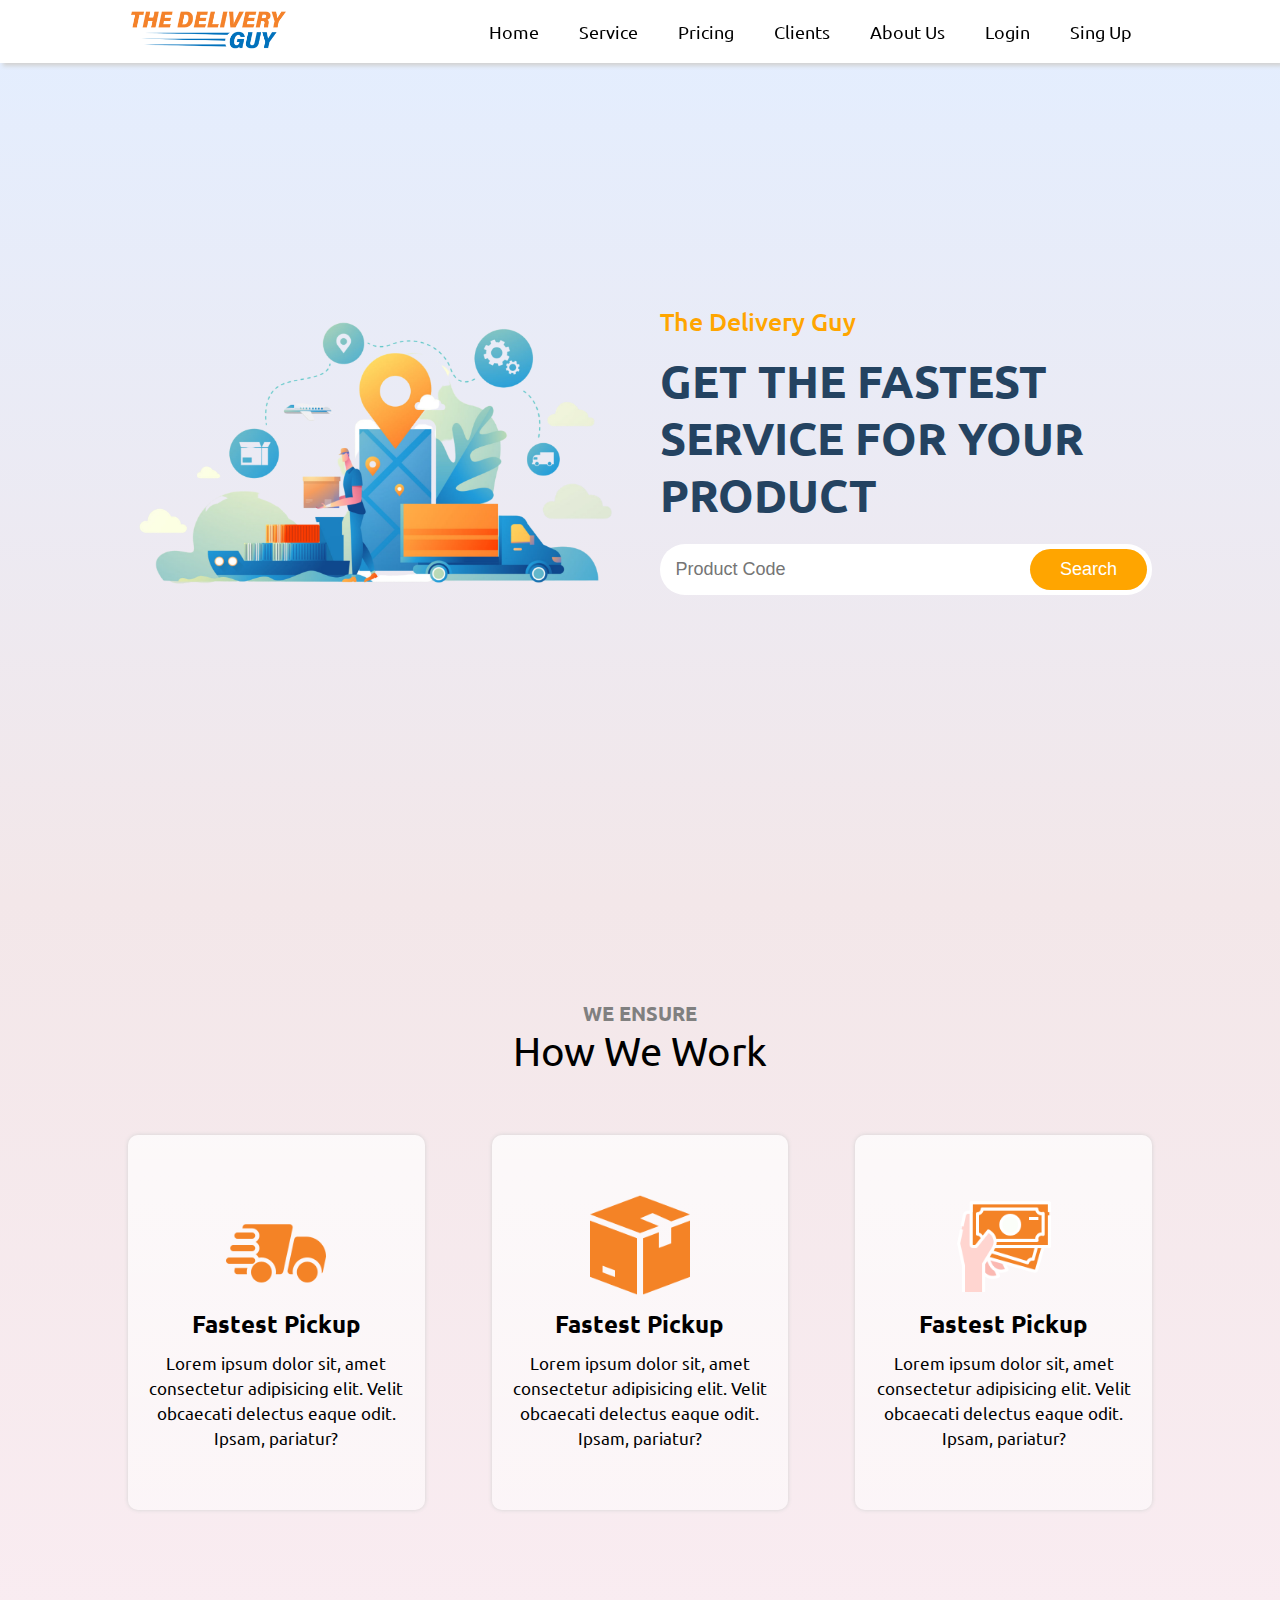
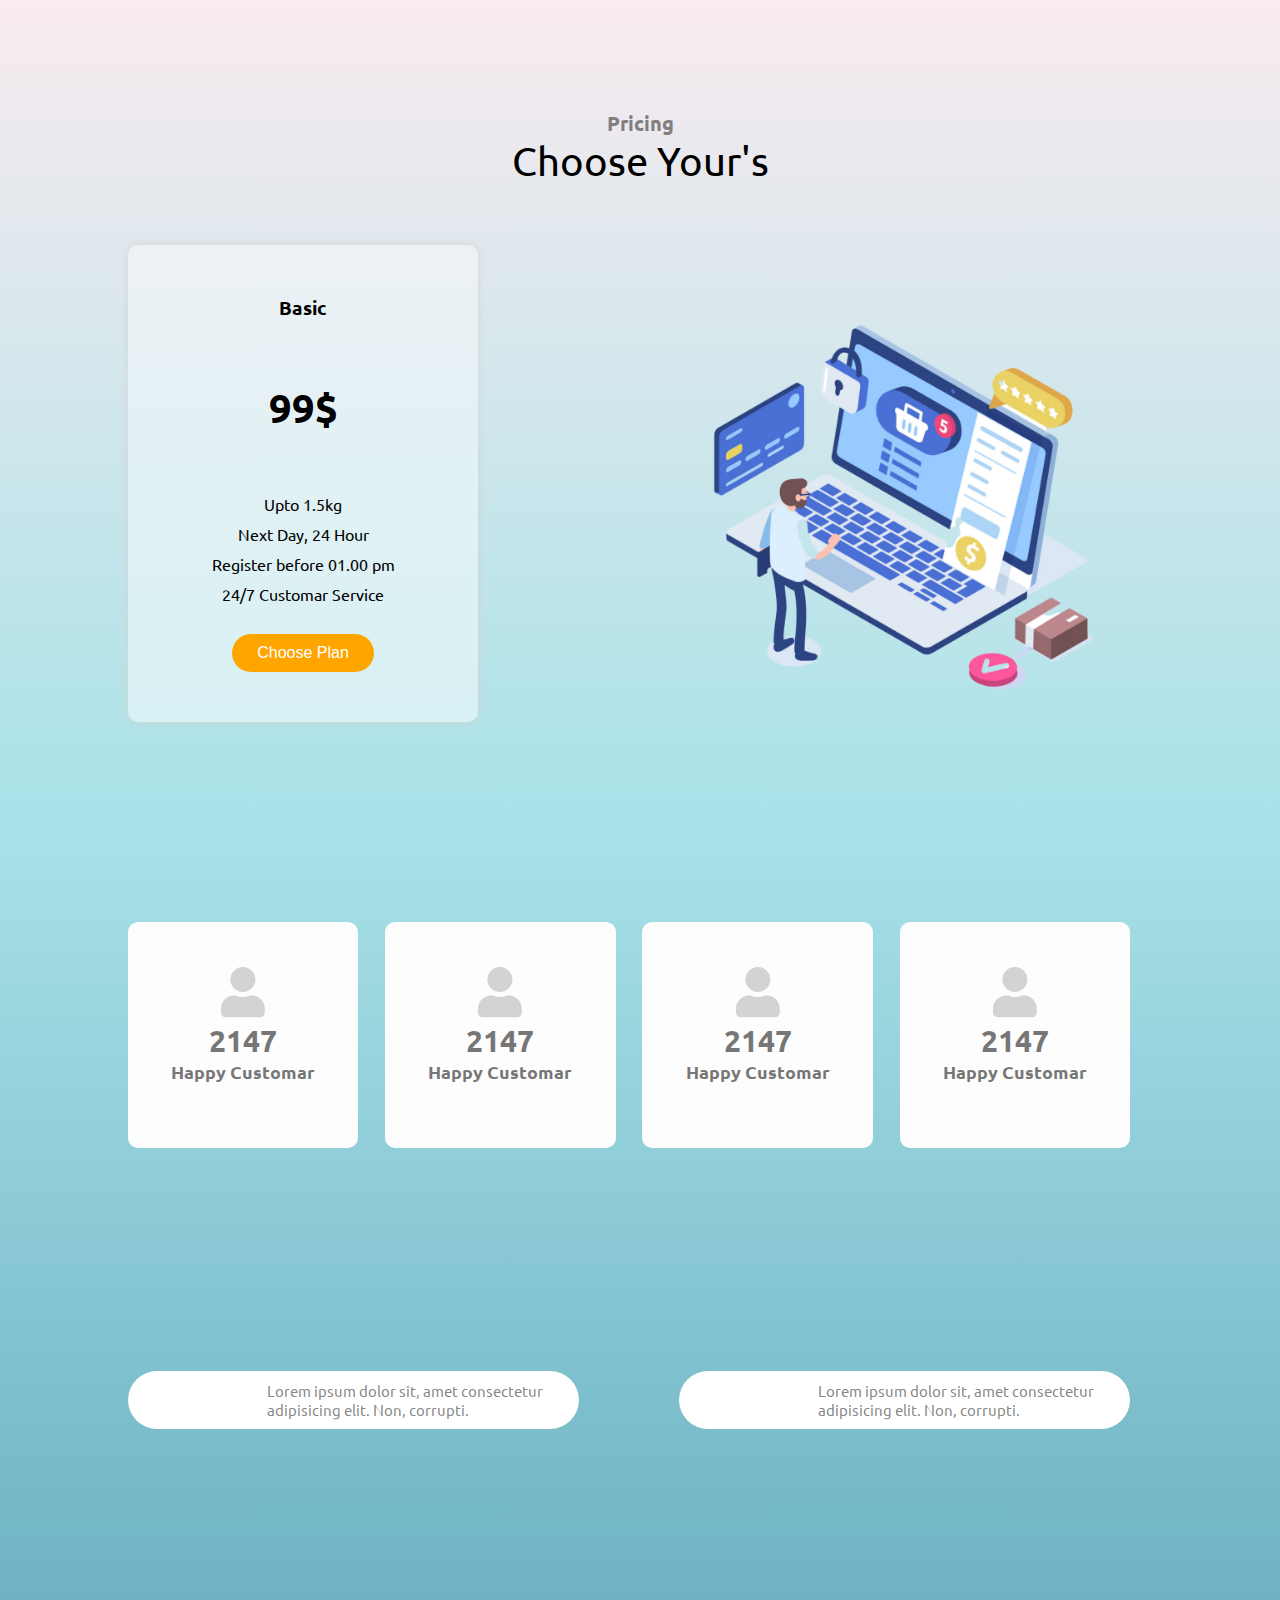
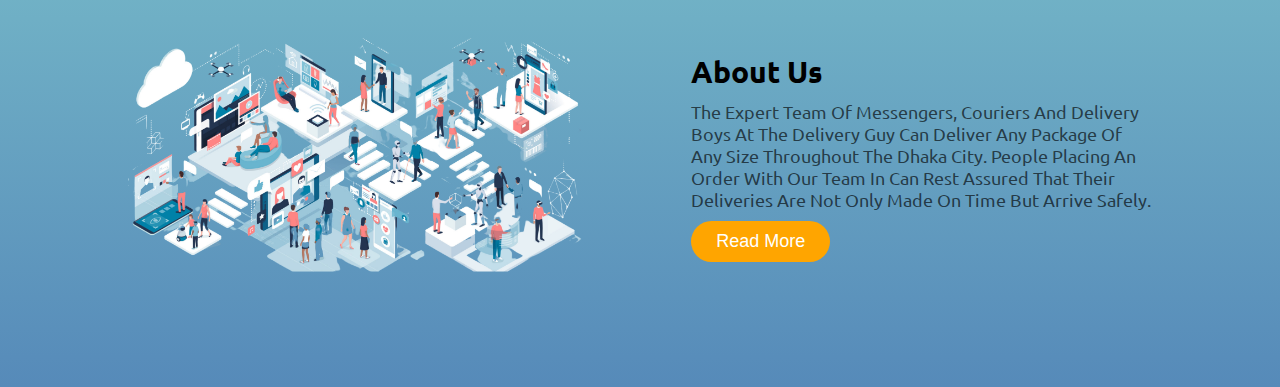
==== commit 5483b0b3: "about page added" ====
--- a/index.html
+++ b/index.html
@@ -25,7 +25,7 @@
                 <li><a href="#service">Service</a></li>
                 <li><a href="#pricing">Pricing</a></li>
                 <li><a href="#clients">Clients</a></li>
-                <li><a href="#contact">Contact</a></li>
+                <li><a href="#about">About Us</a></li>
                 <li><a href="./pages/login.html">Login</a></li>
                 <li><a href="./pages/signup.html">Sing Up</a></li>
             </ul>
@@ -137,36 +137,47 @@
             </div>
             <div class="child_client company_logos">
                 <div class="logo_item">
-                    <img src="https://upload.wikimedia.org/wikipedia/commons/8/82/Square-logo-white.jpeg" alt="">
+                    <img src="https://png.pngtree.com/png-vector/20200121/ourmid/pngtree-letter-ee-and-mw-square-logo-design-template-element-png-image_2132786.jpg" alt="">
                 </div>
                 <div class="logo_item">
-                    <img src="https://upload.wikimedia.org/wikipedia/commons/8/82/Square-logo-white.jpeg" alt="">
+                    <img src="https://www.codeaeron.com/images/portfolio/logo08.png" alt="">
                 </div>
                 <div class="logo_item">
-                    <img src="https://upload.wikimedia.org/wikipedia/commons/8/82/Square-logo-white.jpeg" alt="">
+                    <img src="https://essentials.pixfort.com/agency/wp-content/uploads/sites/29/2020/06/google-logo.png" alt="">
                 </div>
                 <div class="logo_item">
-                    <img src="https://upload.wikimedia.org/wikipedia/commons/8/82/Square-logo-white.jpeg" alt="">
+                    <img src="https://codeyon.com/wp-content/uploads/2020/05/cpl.jpg" alt="">
                 </div>
                 <div class="logo_item">
-                    <img src="https://upload.wikimedia.org/wikipedia/commons/8/82/Square-logo-white.jpeg" alt="">
+                    <img src="https://image.freepik.com/free-vector/square-logo-vector_23987-194.jpg" alt="">
                 </div>
                 <div class="logo_item">
-                    <img src="https://upload.wikimedia.org/wikipedia/commons/8/82/Square-logo-white.jpeg" alt="">
+                    <img src="https://thumbs.dreamstime.com/b/four-l-letter-square-logo-template-illustration-design-vector-eps-182378660.jpg" alt="">
                 </div>
             </div>
             <div class="child_client testimonial">
                 <div class="child_testi">
-                    <img src="https://upload.wikimedia.org/wikipedia/commons/8/82/Square-logo-white.jpeg" alt="">
+                    <img src="https://thumbs.dreamstime.com/b/four-l-letter-square-logo-template-illustration-design-vector-eps-182378660.jpg" alt="">
                     <p>Lorem ipsum dolor sit, amet consectetur adipisicing elit. Non, corrupti.</p>
                 </div>
                 <div class="child_testi">
-                    <img src="https://upload.wikimedia.org/wikipedia/commons/8/82/Square-logo-white.jpeg" alt="">
+                    <img src="https://cdn2.vectorstock.com/i/thumb-large/90/91/green-gradient-square-business-logo-design-vector-5399091.jpghttps://yt3.ggpht.com/g--FXjUOsUgqd9g-l29KvmrHngF52HUqDCGtAo6NcUPumVagV6oyBS1wtEWD9mZ8jdaxDhToK70=s900-c-k-c0x00ffffff-no-rj" alt="">
                     <p>Lorem ipsum dolor sit, amet consectetur adipisicing elit. Non, corrupti.</p>
                 </div>
             </div>
         </div>
-
+    </section>
+    <section id="about">
+        <div class="inner_about">
+            <div class="child_about">
+                <img src="./img/about us.png" alt="">
+            </div>
+            <div class="child_about">
+                <h3>About Us</h3>
+                <p>The Expert Team Of Messengers, Couriers And Delivery Boys At The Delivery Guy Can Deliver Any Package Of Any Size Throughout The Dhaka City. People Placing An Order With Our Team In Can Rest Assured That Their Deliveries Are Not Only Made On Time But Arrive Safely.</p>
+                <button class="readmore_btn btn">Read More</button>
+            </div
+        </div>
     </section>
 
     <!-- js -->
--- a/css/style.css
+++ b/css/style.css
@@ -21,6 +21,16 @@
 
 section{
     padding: 100px 0;
+}
+
+.btn{
+    background: orange;
+    border: 1px solid orange;
+}
+
+.btn:hover{
+    background: lightseagreen;
+
 }
 
 
@@ -372,6 +382,49 @@
     font-size: 15px;
     color: rgba(0, 0, 0, 0.493)
 }
+
+
+
+/* =============================================
+-----------about  section-----------------------
+================================================ */
+
+#about{
+    background: linear-gradient(to top, #568AB9 0%, #75b8c8 100%);
+}
+
+.inner_about{
+    display: flex;
+    flex-wrap: wrap;
+    width: 80%;
+    margin: 0 auto;
+    justify-content: space-between;
+    align-items: center;
+}
+
+.child_about{
+    flex-basis: 45%;
+}
+
+.child_about h3{
+    font-size: 30px;
+}
+
+.child_about p{
+    font-size: 18px;
+    margin: 10px 0px;
+    color: rgba(0, 0, 0, 0.651);
+}
+
+.readmore_btn{
+    background: orange;
+    padding: 10px 25px;
+    border: none;
+    font-size: 18px;
+    color: #fff;
+    border-radius: 25px;
+}
+
 
 /* =============================================
 -----------login Page-----------------------
--- a/css/responsive.css
+++ b/css/responsive.css
@@ -82,6 +82,10 @@
         margin-bottom: 30px;
     }
 
+    .section_title h2{
+        font-size: 30px;
+    }
+
     /* =============================================
     -----------pricing section-----------------------
     ================================================ */
@@ -119,6 +123,14 @@
         height: auto;
         flex-basis: 31%;
         margin-bottom: 30px;
+    }
+
+    /* =============================================
+    -----------aboutus section----------------------
+    ================================================ */
+
+    .child_about{
+        flex-basis: 100%;
     }
 
 
@@ -165,6 +177,8 @@
     .signup_area .section_title h2{
         font-size: 25px;
    }
+
+
    
    
 
